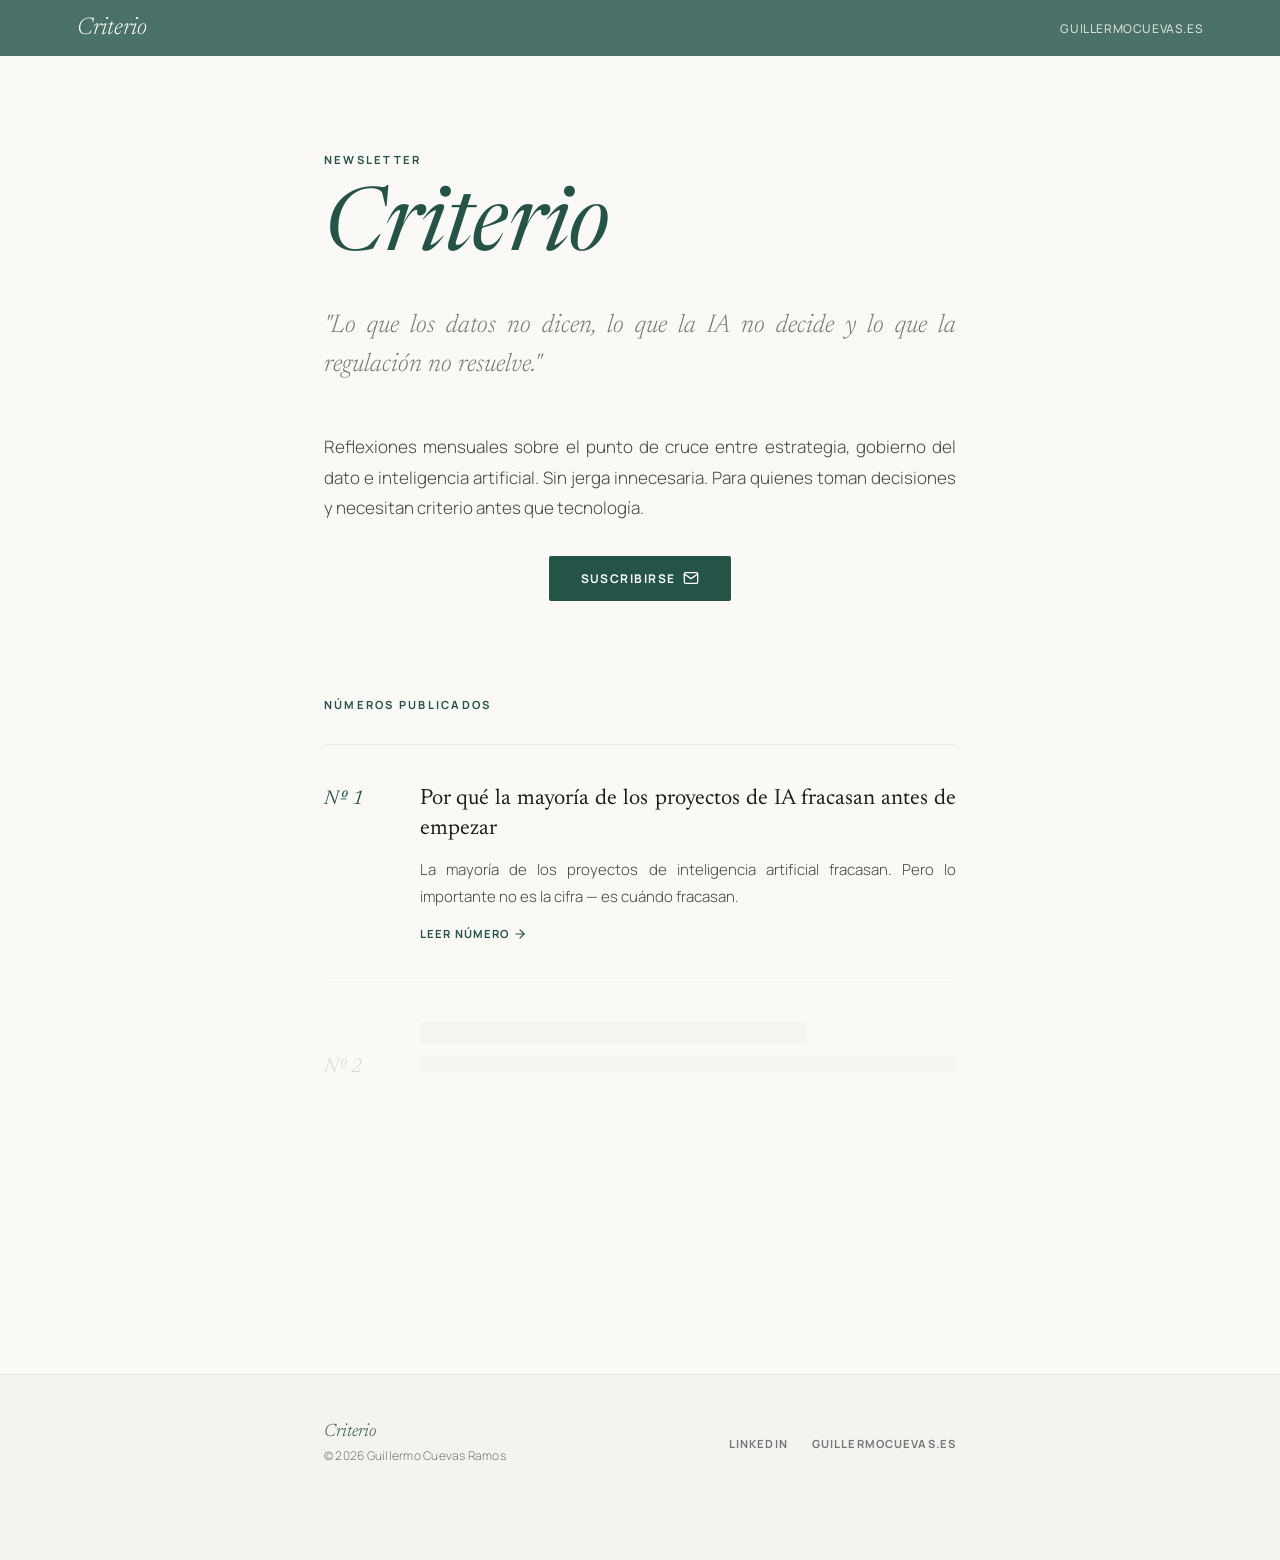
==== criterio/index.html @ 0d4fab10 "Update index.html" ====
<!DOCTYPE html>
<html class="light" lang="es">
<head>
<meta charset="utf-8">
<meta content="width=device-width, initial-scale=1.0" name="viewport">
<title>Criterio — Lo que los datos no dicen</title>
<link rel="preconnect" href="https://fonts.googleapis.com">
<link rel="preconnect" href="https://fonts.gstatic.com" crossorigin>
<link href="https://fonts.googleapis.com/css2?family=Newsreader:ital,wght@0,400;0,600;1,400&family=Manrope:wght@300;400;500;700&display=swap" rel="stylesheet" />
<style>
  *, *::before, *::after { box-sizing: border-box; margin: 0; padding: 0; }

  :root {
    --primary:       #245347;
    --primary-light: rgba(36, 83, 71, 0.08);
    --surface:       #faf9f6;
    --surface-low:   #f4f3f0;
    --surface-high:  #e9e8e5;
    --text-dark:     #1a1c1a;
    --text-mid:      #404945;
    --text-light:    #707975;
    --border:        rgba(0,0,0,0.05);
    --max-w:         680px;
  }

  html { font-size: 16px; -webkit-font-smoothing: antialiased; }

  body {
    font-family: 'Manrope', sans-serif;
    background-color: var(--surface);
    color: var(--text-mid);
    min-height: 100vh;
    font-weight: 300;
    text-align: justify;
  }

  /* HEADER */
  header {
    position: sticky;
    top: 0;
    z-index: 50;
    background: rgba(36, 83, 71, 0.82);
    backdrop-filter: blur(10px);
  }
  .header-inner {
    max-width: 100%;
    margin: 0 auto;
    padding: 1rem 6vw;
    display: flex;
    justify-content: space-between;
    align-items: center;
  }
  .wordmark {
    font-family: 'Newsreader', serif;
    font-style: italic;
    font-size: 1.5rem;
    color: #fff;
    text-decoration: none;
    transition: opacity 0.2s;
  }
  .wordmark:hover { opacity: 0.85; }
  .header-nav {
    display: flex;
    align-items: center;
    gap: 2rem;
  }
  .header-nav a {
    font-family: 'Manrope', sans-serif;
    font-size: 0.75rem;
    text-transform: uppercase;
    letter-spacing: 0.05em;
    font-weight: 500;
    color: rgba(255,255,255,0.75);
    text-decoration: none;
    transition: color 0.2s;
  }
  .header-nav a:hover { color: #fff; }

  /* MAIN */
  main {
    max-width: var(--max-w);
    margin: 0 auto;
    padding: 6rem 1.5rem 8rem;
  }

  /* MASTHEAD */
  .masthead { margin-bottom: 5rem; }
  .label {
    font-family: 'Manrope', sans-serif;
    font-size: 0.7rem;
    text-transform: uppercase;
    letter-spacing: 0.2em;
    font-weight: 700;
    color: var(--primary);
    display: block;
    margin-bottom: 1rem;
  }
  .masthead h1 {
    font-family: 'Newsreader', serif;
    font-style: italic;
    font-weight: 400;
    font-size: clamp(4rem, 10vw, 5.5rem);
    line-height: 1.05;
    color: var(--primary);
    margin-bottom: 2rem;
    letter-spacing: -0.01em;
  }
  .masthead .tagline {
    font-family: 'Newsreader', serif;
    font-style: italic;
    font-size: clamp(1.25rem, 3vw, 1.6rem);
    line-height: 1.5;
    color: var(--text-light);
    margin-bottom: 3rem;
  }
  .masthead .description {
    font-size: 1.0625rem;
    line-height: 1.8;
    font-weight: 300;
    color: var(--text-mid);
  }

  /* FORM */
  .form-wrapper {
    margin-top: 2rem;
    display: flex;
    justify-content: center;
  }
  .form-row {
    display: flex;
    flex-direction: column;
    gap: 1rem;
  }
  @media (min-width: 540px) {
    .form-row { flex-direction: row; align-items: flex-end; }
  }
  .form-group { flex: 1; }
  .form-label {
    display: block;
    font-size: 0.7rem;
    text-transform: uppercase;
    letter-spacing: 0.15em;
    color: var(--text-light);
    margin-bottom: 0.5rem;
    font-weight: 500;
  }
  .form-input {
    width: 100%;
    background: transparent;
    border: none;
    border-bottom: 1px solid rgba(0,0,0,0.12);
    padding: 0.75rem 0;
    font-family: 'Manrope', sans-serif;
    font-size: 1rem;
    color: var(--text-dark);
    outline: none;
    transition: border-color 0.2s;
  }
  .form-input::placeholder { color: rgba(0,0,0,0.25); }
  .form-input:focus { border-color: var(--primary); }
  .btn-primary {
    background: var(--primary);
    color: #fff;
    border: none;
    padding: 0.875rem 2rem;
    font-family: 'Manrope', sans-serif;
    font-size: 0.75rem;
    font-weight: 700;
    letter-spacing: 0.12em;
    text-transform: uppercase;
    cursor: pointer;
    border-radius: 2px;
    display: inline-flex;
    align-items: center;
    gap: 0.5rem;
    text-decoration: none;
    transition: transform 0.3s cubic-bezier(0.165, 0.84, 0.44, 1), box-shadow 0.3s;
    white-space: nowrap;
  }
  .btn-primary:hover {
    transform: translateY(-3px);
    box-shadow: 0 8px 24px rgba(36, 83, 71, 0.18);
  }
  .form-disclaimer {
    margin-top: 1rem;
    font-size: 0.7rem;
    color: var(--text-light);
    letter-spacing: 0.01em;
  }

  /* ARCHIVE LIST */
  .issues-section { margin-top: 6rem; }
  .issues-section .label { margin-bottom: 2rem; }

  .archive-list { display: flex; flex-direction: column; }

  .archive-item {
    display: block;
    padding: 2.5rem 0;
    text-decoration: none;
    border-top: 1px solid var(--border);
    transition: background 0.25s;
  }
  .archive-item:last-child { border-bottom: 1px solid var(--border); }

  .archive-item-inner {
    display: grid;
    grid-template-columns: 72px 1fr;
    gap: 1.5rem;
    align-items: baseline;
  }

  .issue-number {
    font-family: 'Newsreader', serif;
    font-style: italic;
    font-weight: 400;
    font-size: 1.25rem;
    color: var(--primary);
    line-height: 1;
  }
  .issue-date {
    font-family: 'Manrope', sans-serif;
    font-size: 0.65rem;
    text-transform: uppercase;
    letter-spacing: 0.15em;
    font-weight: 500;
    color: var(--text-light);
    margin-top: 0.375rem;
    opacity: 0;
    transition: opacity 0.2s;
  }
  .archive-item:hover .issue-date { opacity: 1; }

  .issue-content { display: flex; flex-direction: column; gap: 0.75rem; }
  .issue-title {
    font-family: 'Newsreader', serif;
    font-weight: 400;
    font-size: 1.375rem;
    line-height: 1.35;
    color: var(--text-dark);
    transition: color 0.2s;
  }
  .archive-item:hover .issue-title { color: var(--primary); }

  .issue-excerpt {
    font-size: 0.9375rem;
    line-height: 1.8;
    color: var(--text-mid);
  }

  .issue-cta {
    display: inline-flex;
    align-items: center;
    gap: 0.25rem;
    font-size: 0.7rem;
    font-weight: 700;
    letter-spacing: 0.1em;
    text-transform: uppercase;
    color: var(--primary);
    margin-top: 0.25rem;
  }
  .issue-cta svg { transition: transform 0.2s; }
  .archive-item:hover .issue-cta svg { transform: translateX(4px); }

  /* Placeholder próximo número */
  .archive-item-placeholder {
    padding: 2.5rem 0;
    border-top: 1px solid var(--border);
    border-bottom: 1px solid var(--border);
    opacity: 0.28;
    pointer-events: none;
    user-select: none;
  }
  .placeholder-inner {
    display: grid;
    grid-template-columns: 72px 1fr;
    gap: 1.5rem;
    align-items: baseline;
  }
  .placeholder-number {
    font-family: 'Newsreader', serif;
    font-style: italic;
    font-size: 1.25rem;
    color: var(--text-light);
  }
  .placeholder-line-lg {
    height: 1.375rem;
    width: 72%;
    background: var(--surface-high);
    border-radius: 2px;
    margin-bottom: 0.75rem;
  }
  .placeholder-line-sm {
    height: 1rem;
    width: 100%;
    background: rgba(0,0,0,0.06);
    border-radius: 2px;
  }

  /* FOOTER */
  footer {
    border-top: 1px solid var(--border);
    margin-top: 8rem;
    background: var(--surface-low);
  }
  .footer-inner {
    max-width: var(--max-w);
    margin: 0 auto;
    padding: 3rem 1.5rem 6rem;
    display: flex;
    flex-direction: column;
    gap: 1.5rem;
    align-items: center;
    text-align: center;
  }
  @media (min-width: 540px) {
    .footer-inner {
      flex-direction: row;
      justify-content: space-between;
      text-align: left;
    }
  }
  .footer-brand { display: flex; flex-direction: column; gap: 0.375rem; }
  .footer-wordmark {
    font-family: 'Newsreader', serif;
    font-style: italic;
    font-size: 1.125rem;
    color: var(--primary);
  }
  .footer-copy {
    font-size: 0.75rem;
    letter-spacing: 0.02em;
    color: var(--text-light);
  }
  .footer-links { display: flex; gap: 1.5rem; }
  .footer-links a {
    font-size: 0.7rem;
    font-weight: 700;
    letter-spacing: 0.1em;
    text-transform: uppercase;
    color: var(--text-light);
    text-decoration: none;
    transition: color 0.3s;
  }
  .footer-links a:hover { color: var(--primary); text-decoration: underline; text-underline-offset: 4px; }
</style>
</head>
<body>

<header>
  <div class="header-inner">
    <a class="wordmark" href="/criterio/">Criterio</a>
    <nav class="header-nav">
      <a href="https://guillermocuevas.es">guillermocuevas.es</a>
    </nav>
  </div>
</header>

<main>
  <section class="masthead">
    <span class="label">Newsletter</span>
    <h1>Criterio</h1>
    <p class="tagline">"Lo que los datos no dicen, lo que la IA no decide y lo que la regulación no resuelve."</p>
    <p class="description">Reflexiones mensuales sobre el punto de cruce entre estrategia, gobierno del dato e inteligencia artificial. Sin jerga innecesaria. Para quienes toman decisiones y necesitan criterio antes que tecnología.</p>

    <div class="form-wrapper">
      <a class="btn-primary" href="https://www.criterio.guillermocuevas.es" target="_blank" rel="noopener noreferrer">
        <span>Suscribirse</span>
        <svg width="16" height="16" viewBox="0 0 24 24" fill="none" stroke="currentColor" stroke-width="2" stroke-linecap="round" stroke-linejoin="round"><path d="M4 4h16c1.1 0 2 .9 2 2v12c0 1.1-.9 2-2 2H4c-1.1 0-2-.9-2-2V6c0-1.1.9-2 2-2z"/><polyline points="22,6 12,13 2,6"/></svg>
      </a>
    </div>
  </section>

  <section class="issues-section">
    <span class="label">Números publicados</span>

    <div class="archive-list">

      <!-- Nº 1 -->
      <a class="archive-item" href="#" id="issue-1">
        <div class="archive-item-inner">
          <div>
            <div class="issue-number">Nº 1</div>
            <div class="issue-date">MAY 2026</div>
          </div>
          <div class="issue-content">
            <h2 class="issue-title">Por qué la mayoría de los proyectos de IA fracasan antes de empezar</h2>
            <p class="issue-excerpt">La mayoría de los proyectos de inteligencia artificial fracasan. Pero lo importante no es la cifra — es cuándo fracasan.</p>
            <span class="issue-cta">
              Leer número
              <svg width="14" height="14" viewBox="0 0 24 24" fill="none" stroke="currentColor" stroke-width="2" stroke-linecap="round" stroke-linejoin="round"><line x1="5" y1="12" x2="19" y2="12"/><polyline points="12 5 19 12 12 19"/></svg>
            </span>
          </div>
        </div>
      </a>

      <!-- Nº 2 — próximamente -->
      <div class="archive-item-placeholder">
        <div class="placeholder-inner">
          <span class="placeholder-number">Nº 2</span>
          <div>
            <div class="placeholder-line-lg"></div>
            <div class="placeholder-line-sm"></div>
          </div>
        </div>
      </div>

    </div>
  </section>
</main>

<footer>
  <div class="footer-inner">
    <div class="footer-brand">
      <span class="footer-wordmark">Criterio</span>
      <p class="footer-copy">© 2026 Guillermo Cuevas Ramos</p>
    </div>
    <nav class="footer-links">
      <a href="https://www.linkedin.com/in/guillermo-cuevas-ramos/" target="_blank">LinkedIn</a>
      <a href="https://guillermocuevas.es">guillermocuevas.es</a>
    </nav>
  </div>
</footer>

</body>
</html>
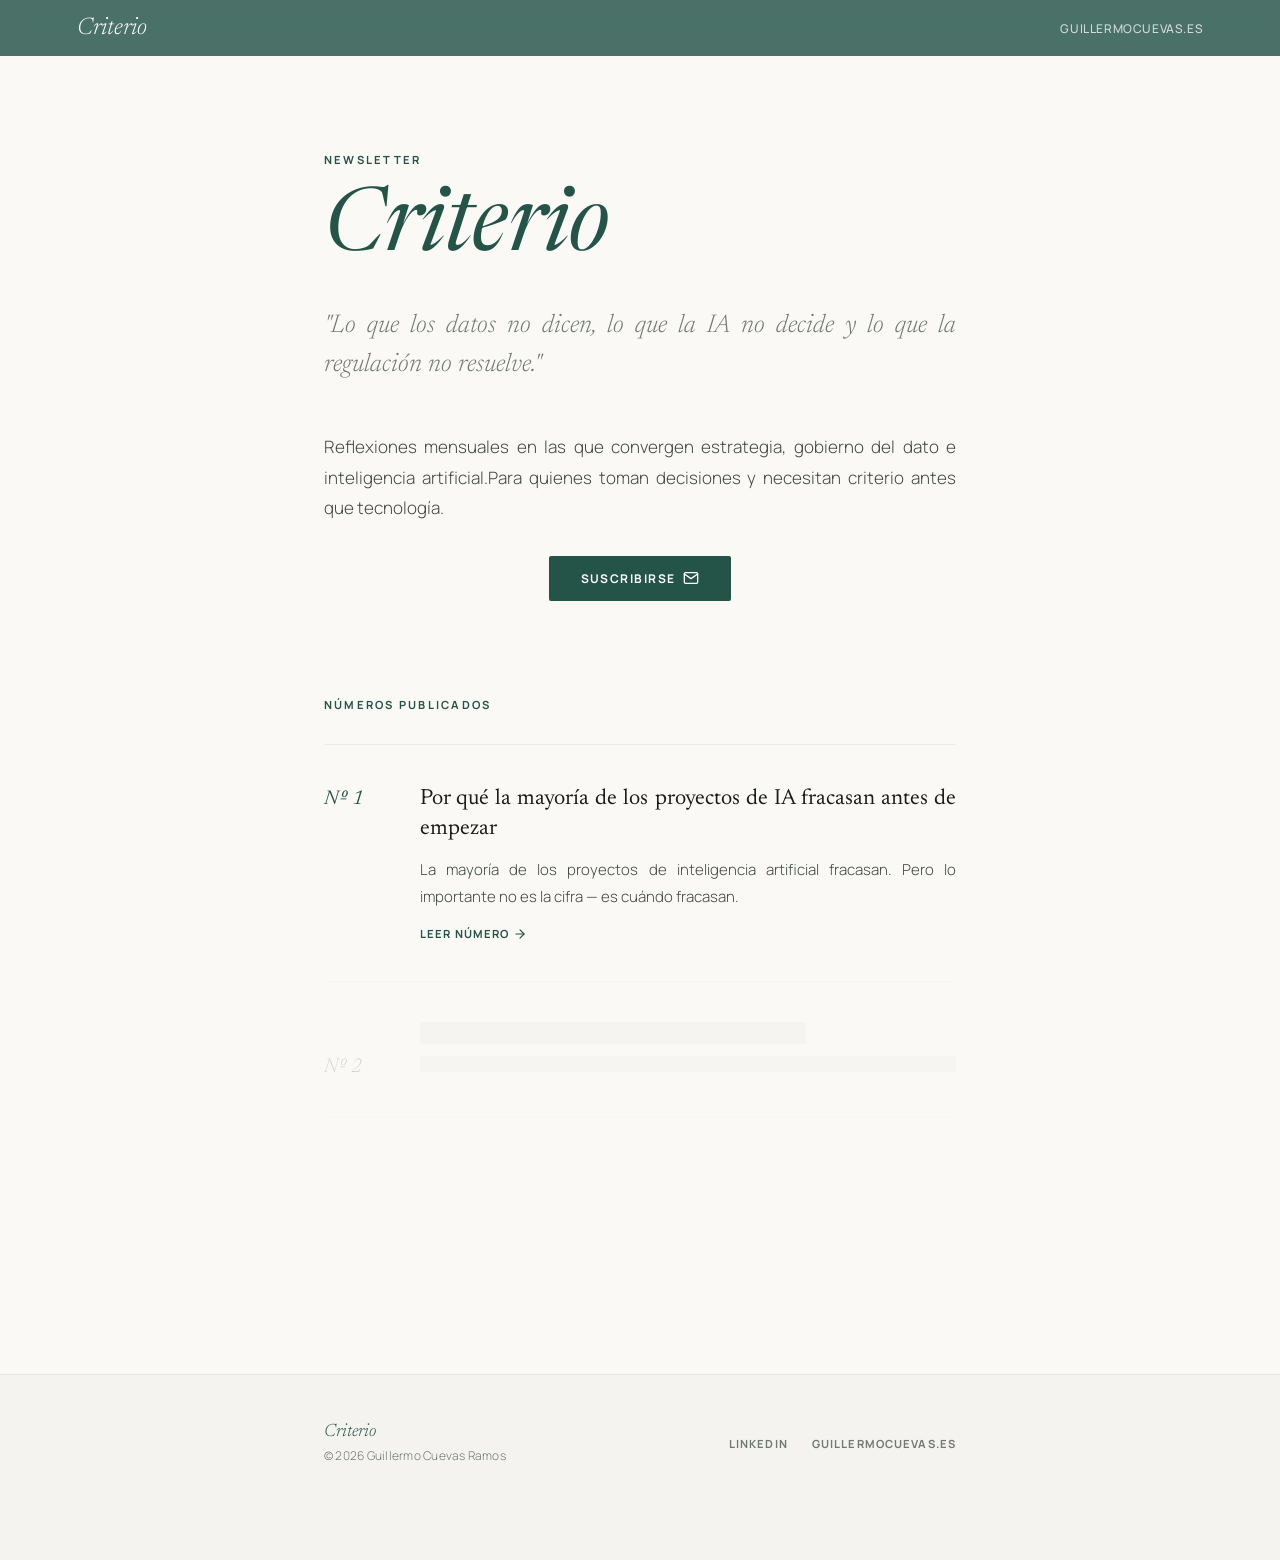
==== commit 62ce4c70: "Update index.html" ====
--- a/criterio/index.html
+++ b/criterio/index.html
@@ -361,7 +361,7 @@
     <span class="label">Newsletter</span>
     <h1>Criterio</h1>
     <p class="tagline">"Lo que los datos no dicen, lo que la IA no decide y lo que la regulación no resuelve."</p>
-    <p class="description">Reflexiones mensuales sobre el punto de cruce entre estrategia, gobierno del dato e inteligencia artificial. Sin jerga innecesaria. Para quienes toman decisiones y necesitan criterio antes que tecnología.</p>
+    <p class="description">Reflexiones mensuales en las que convergen estrategia, gobierno del dato e inteligencia artificial.Para quienes toman decisiones y necesitan criterio antes que tecnología.</p>
 
     <div class="form-wrapper">
       <a class="btn-primary" href="https://www.criterio.guillermocuevas.es" target="_blank" rel="noopener noreferrer">
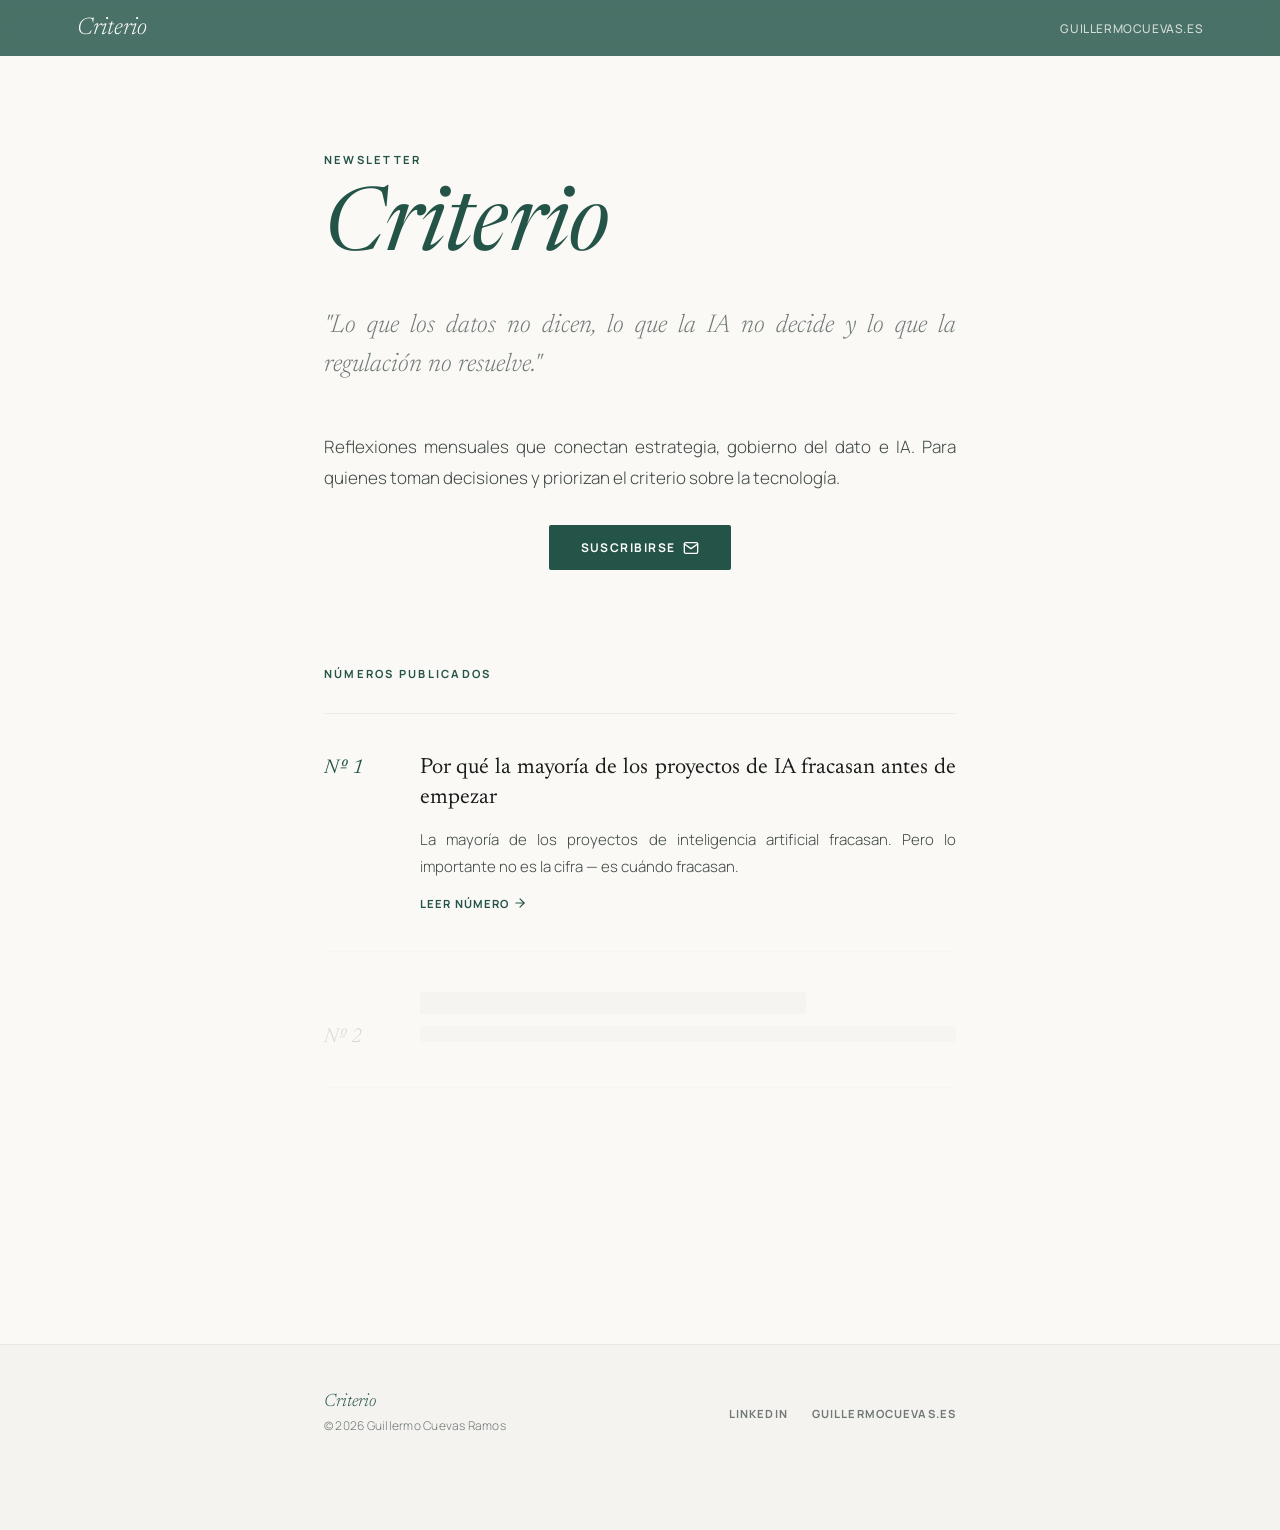
==== commit 31bded32: "cambiar el texto de criterio" ====
--- a/criterio/index.html
+++ b/criterio/index.html
@@ -361,7 +361,7 @@
     <span class="label">Newsletter</span>
     <h1>Criterio</h1>
     <p class="tagline">"Lo que los datos no dicen, lo que la IA no decide y lo que la regulación no resuelve."</p>
-    <p class="description">Reflexiones mensuales en las que convergen estrategia, gobierno del dato e inteligencia artificial.Para quienes toman decisiones y necesitan criterio antes que tecnología.</p>
+    <p class="description">Reflexiones mensuales que conectan estrategia, gobierno del dato e IA. Para quienes toman decisiones y priorizan el criterio sobre la tecnología.</p>
 
     <div class="form-wrapper">
       <a class="btn-primary" href="https://www.criterio.guillermocuevas.es" target="_blank" rel="noopener noreferrer">
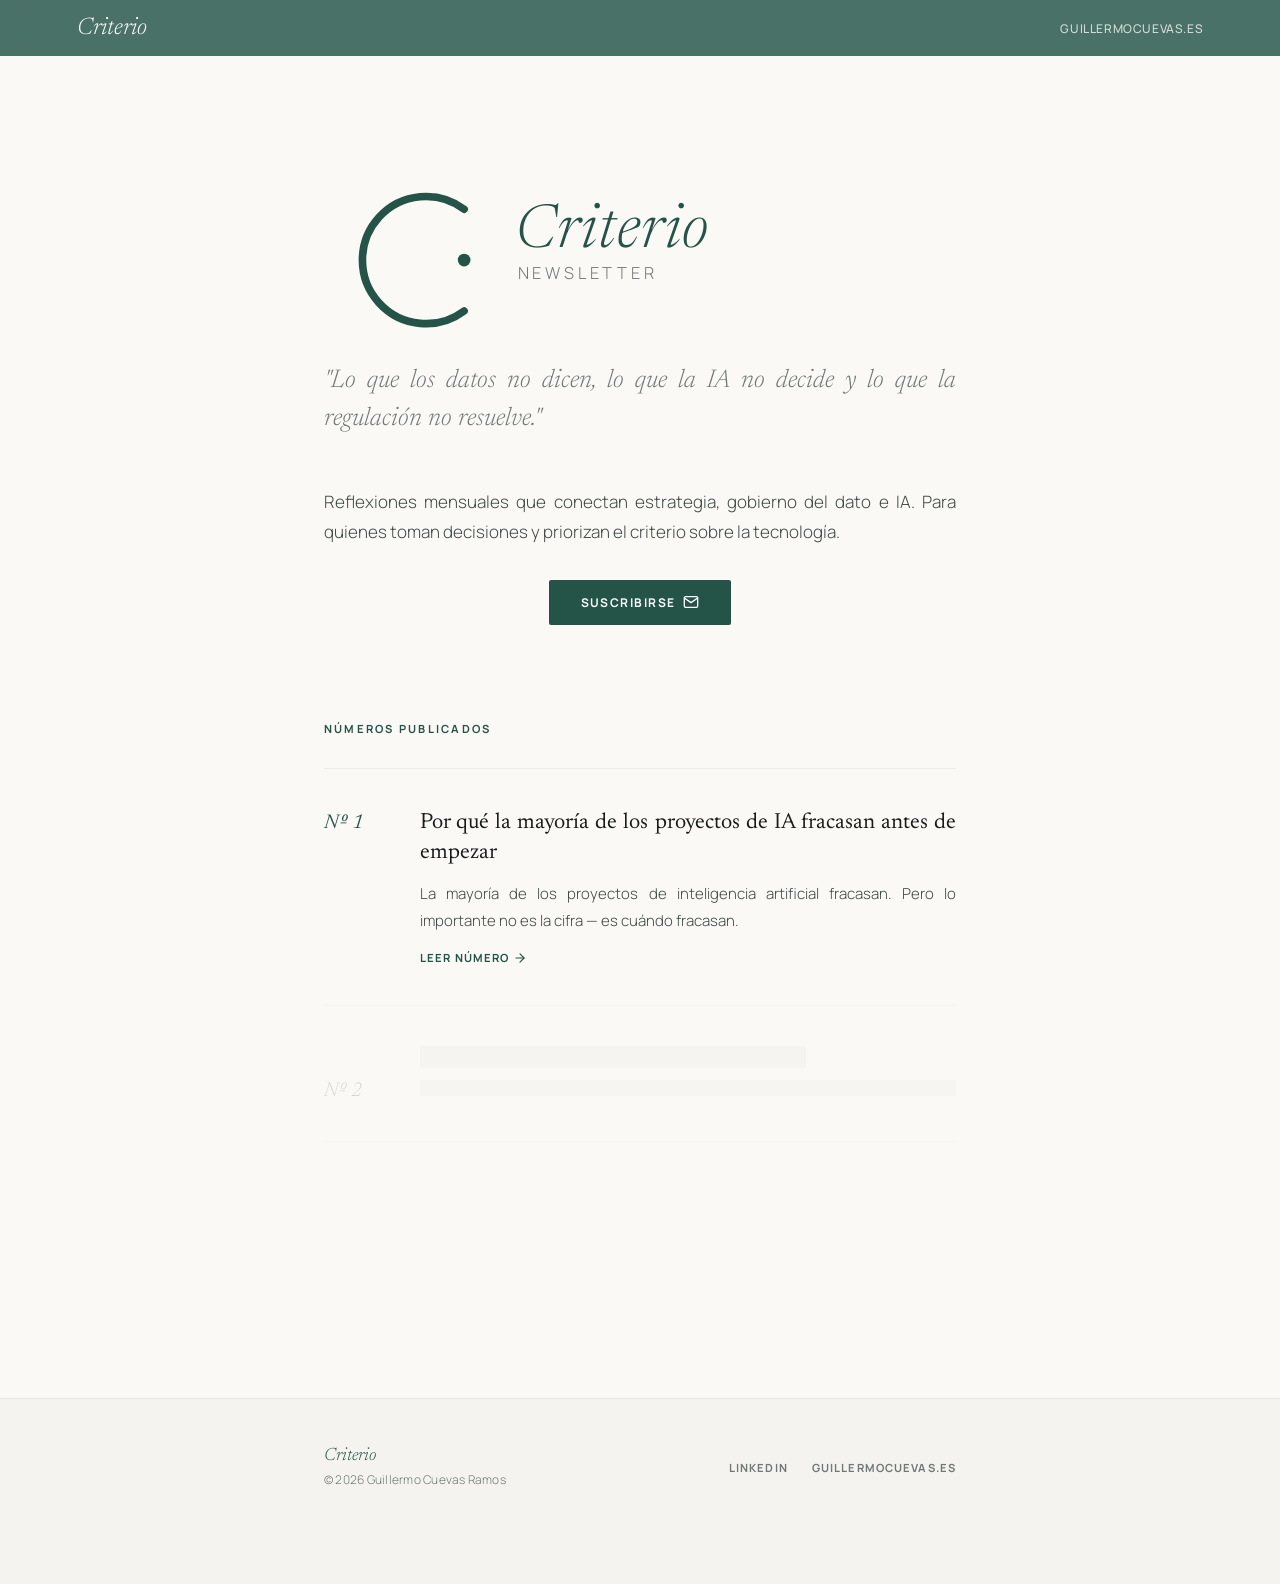
==== commit 3fd57614: "Actualizacion logo criterio" ====
--- a/criterio/index.html
+++ b/criterio/index.html
@@ -358,8 +358,14 @@
 
 <main>
   <section class="masthead">
-    <span class="label">Newsletter</span>
-    <h1>Criterio</h1>
+    <svg width="560" height="178" viewBox="0 0 420 140" fill="none" xmlns="http://www.w3.org/2000/svg" style="display:block; margin-bottom:2rem; max-width:100%;" aria-label="Criterio Newsletter">
+      <g transform="translate(40,35)">
+        <path d="M60 10 A50 50 0 1 0 60 90" stroke="#245347" stroke-width="6" fill="none" stroke-linecap="round"/>
+        <circle cx="60" cy="50" r="5" fill="#245347"/>
+      </g>
+      <text x="140" y="75" font-family="'Newsreader', Georgia, serif" font-style="italic" font-size="48" fill="#245347" letter-spacing="1">Criterio</text>
+      <text x="142" y="100" font-family="'Manrope', system-ui, sans-serif" font-size="13" fill="#707975" letter-spacing="3">NEWSLETTER</text>
+    </svg>
     <p class="tagline">"Lo que los datos no dicen, lo que la IA no decide y lo que la regulación no resuelve."</p>
     <p class="description">Reflexiones mensuales que conectan estrategia, gobierno del dato e IA. Para quienes toman decisiones y priorizan el criterio sobre la tecnología.</p>
 
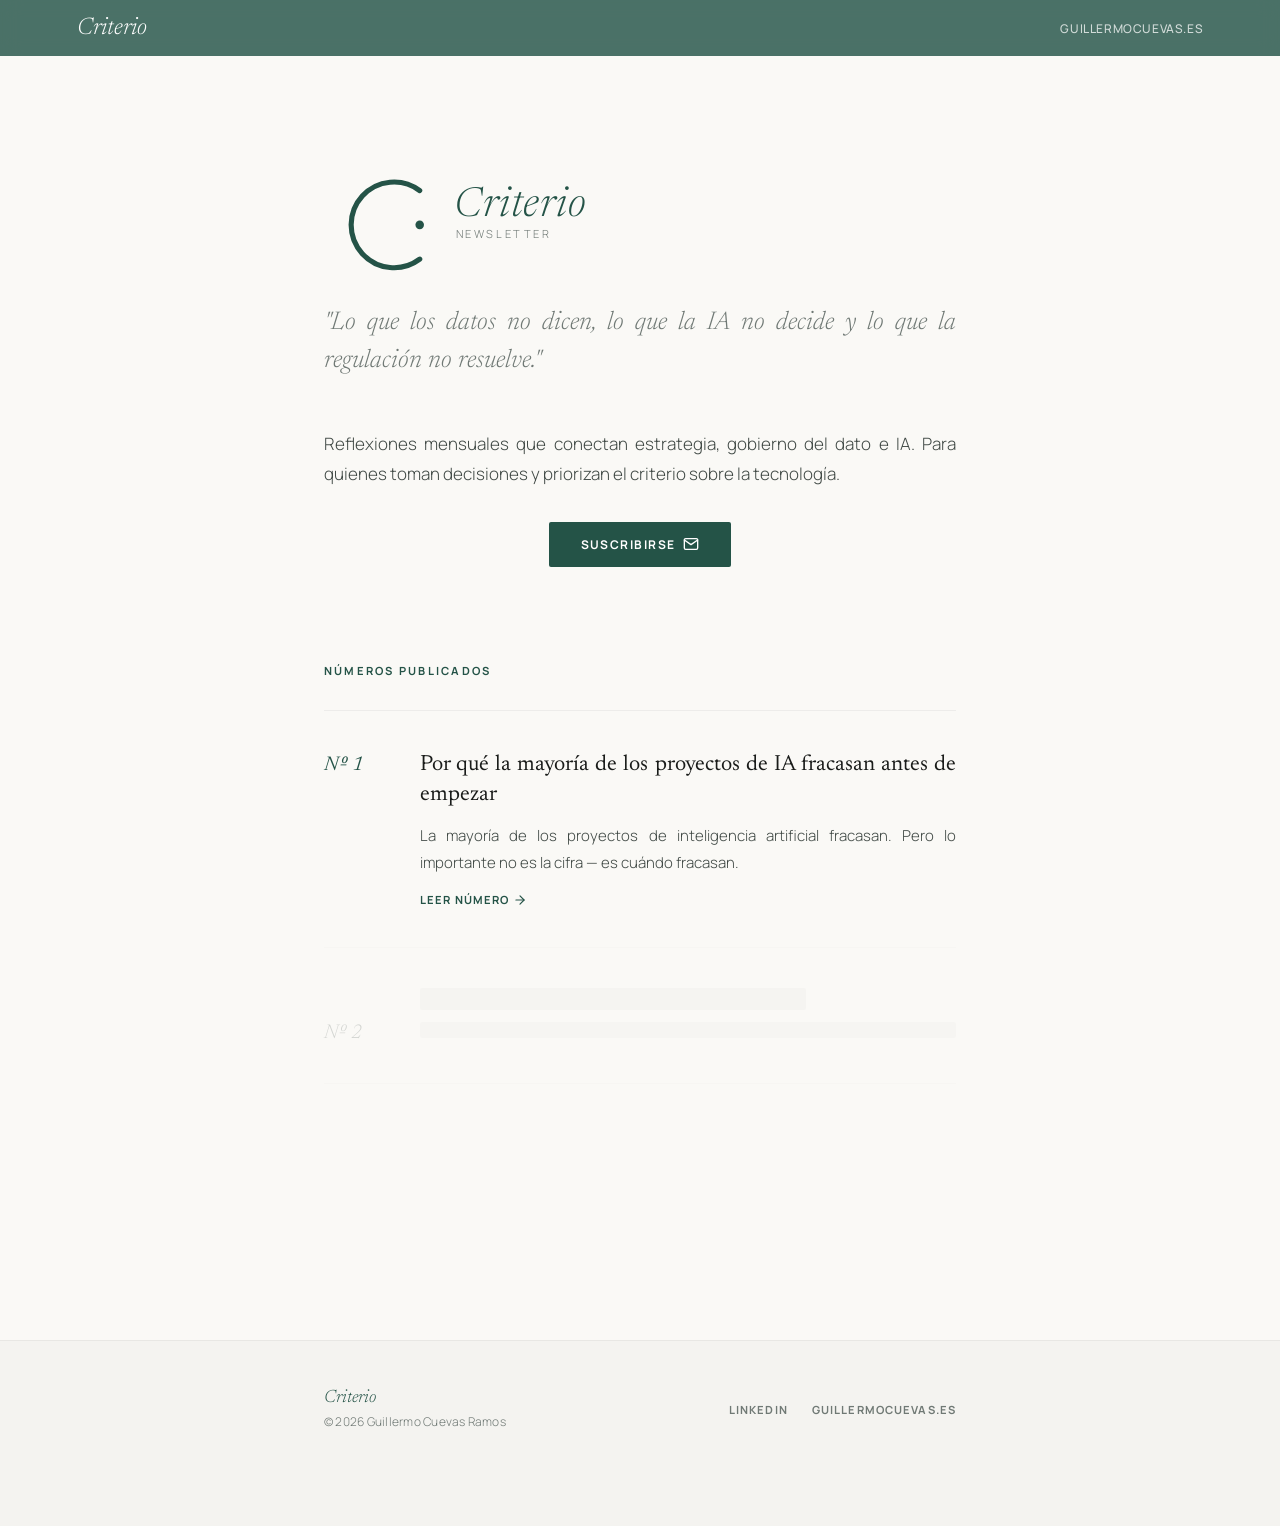
==== commit b420443a: "prueba suscribirse beehiiv" ====
--- a/criterio/index.html
+++ b/criterio/index.html
@@ -358,7 +358,7 @@
 
 <main>
   <section class="masthead">
-    <svg width="560" height="178" viewBox="0 0 420 140" fill="none" xmlns="http://www.w3.org/2000/svg" style="display:block; margin-bottom:2rem; max-width:100%;" aria-label="Criterio Newsletter">
+    <svg width="380" height="120" viewBox="0 0 420 140" fill="none" xmlns="http://www.w3.org/2000/svg" style="display:block; margin-bottom:2rem; max-width:100%;" aria-label="Criterio Newsletter">
       <g transform="translate(40,35)">
         <path d="M60 10 A50 50 0 1 0 60 90" stroke="#245347" stroke-width="6" fill="none" stroke-linecap="round"/>
         <circle cx="60" cy="50" r="5" fill="#245347"/>
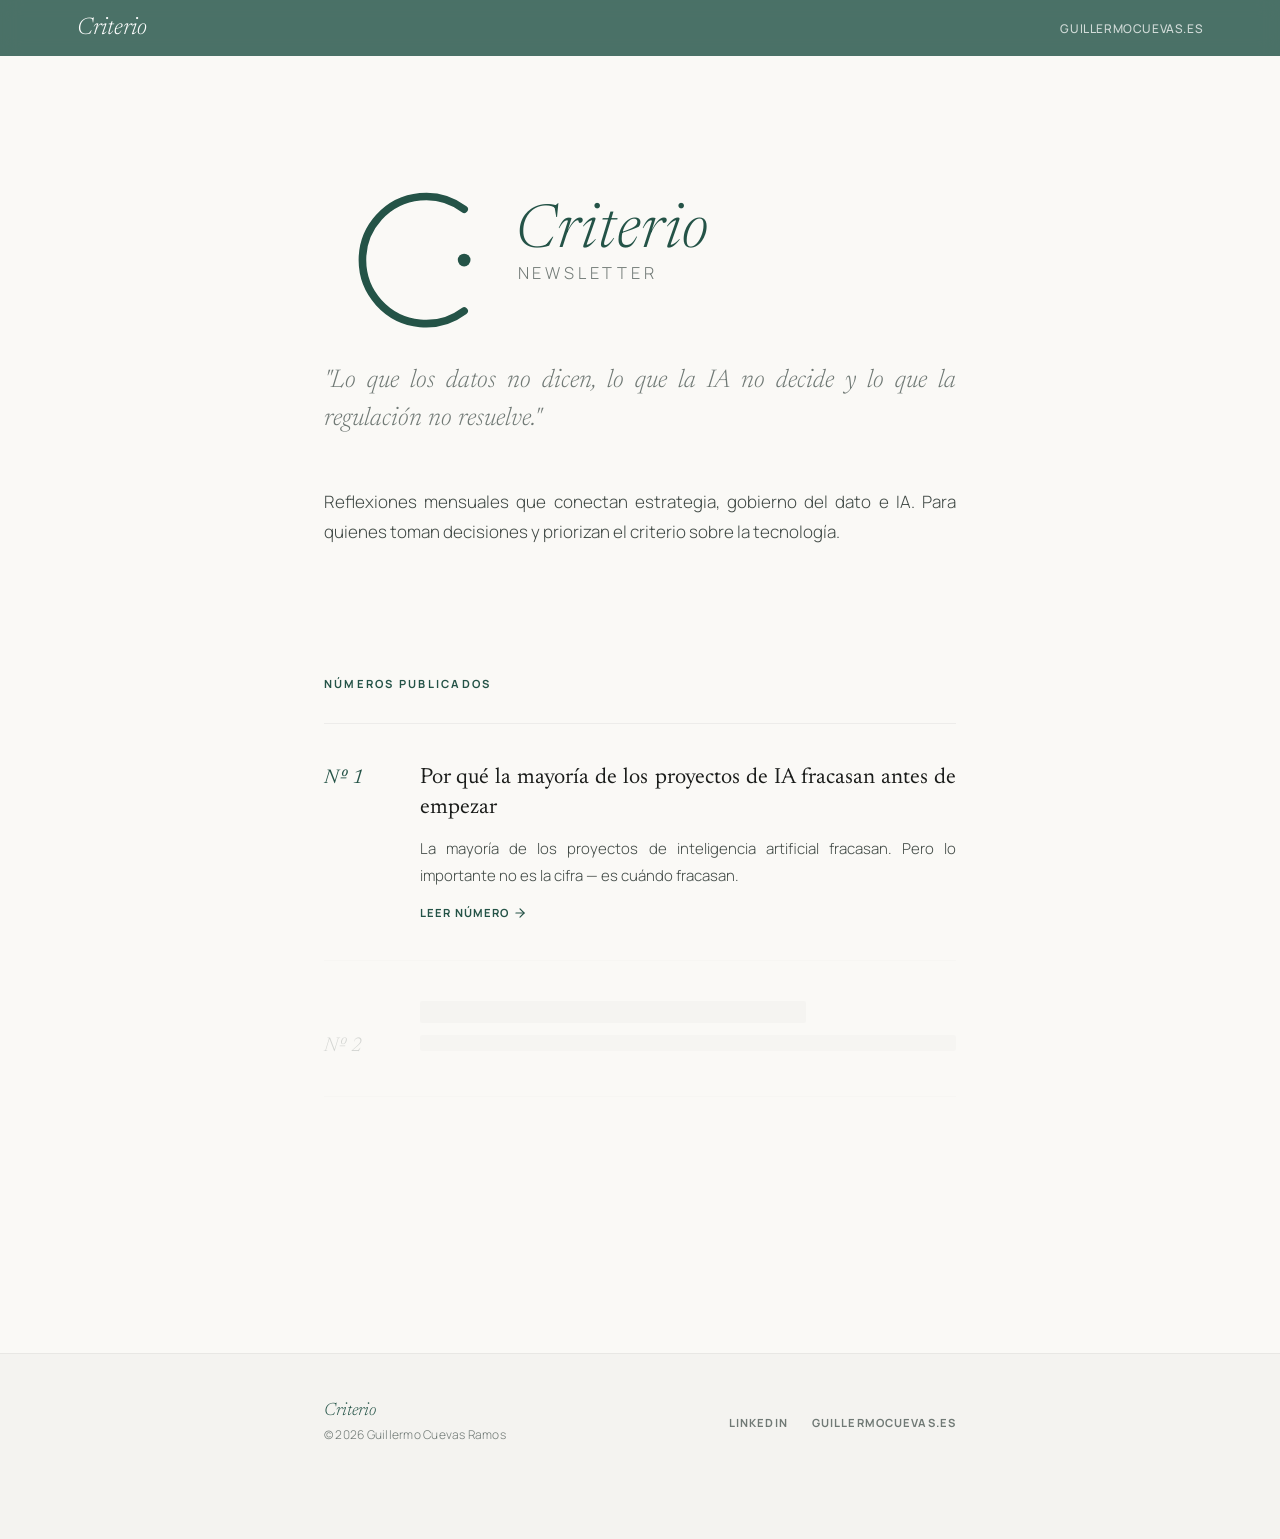
==== commit ef10b6c1: "cambios beehiiv" ====
--- a/criterio/index.html
+++ b/criterio/index.html
@@ -358,7 +358,7 @@
 
 <main>
   <section class="masthead">
-    <svg width="380" height="120" viewBox="0 0 420 140" fill="none" xmlns="http://www.w3.org/2000/svg" style="display:block; margin-bottom:2rem; max-width:100%;" aria-label="Criterio Newsletter">
+    <svg width="560" height="178" viewBox="0 0 420 140" fill="none" xmlns="http://www.w3.org/2000/svg" style="display:block; margin-bottom:2rem; max-width:100%;" aria-label="Criterio Newsletter">
       <g transform="translate(40,35)">
         <path d="M60 10 A50 50 0 1 0 60 90" stroke="#245347" stroke-width="6" fill="none" stroke-linecap="round"/>
         <circle cx="60" cy="50" r="5" fill="#245347"/>
@@ -370,10 +370,7 @@
     <p class="description">Reflexiones mensuales que conectan estrategia, gobierno del dato e IA. Para quienes toman decisiones y priorizan el criterio sobre la tecnología.</p>
 
     <div class="form-wrapper">
-      <a class="btn-primary" href="https://www.criterio.guillermocuevas.es" target="_blank" rel="noopener noreferrer">
-        <span>Suscribirse</span>
-        <svg width="16" height="16" viewBox="0 0 24 24" fill="none" stroke="currentColor" stroke-width="2" stroke-linecap="round" stroke-linejoin="round"><path d="M4 4h16c1.1 0 2 .9 2 2v12c0 1.1-.9 2-2 2H4c-1.1 0-2-.9-2-2V6c0-1.1.9-2 2-2z"/><polyline points="22,6 12,13 2,6"/></svg>
-      </a>
+      <script async src="https://subscribe-forms.beehiiv.com/v3/loader.js" data-beehiiv-form="7a02c27b-e5fb-4e5f-82d8-a437ed9539dc"></script>
     </div>
   </section>
 
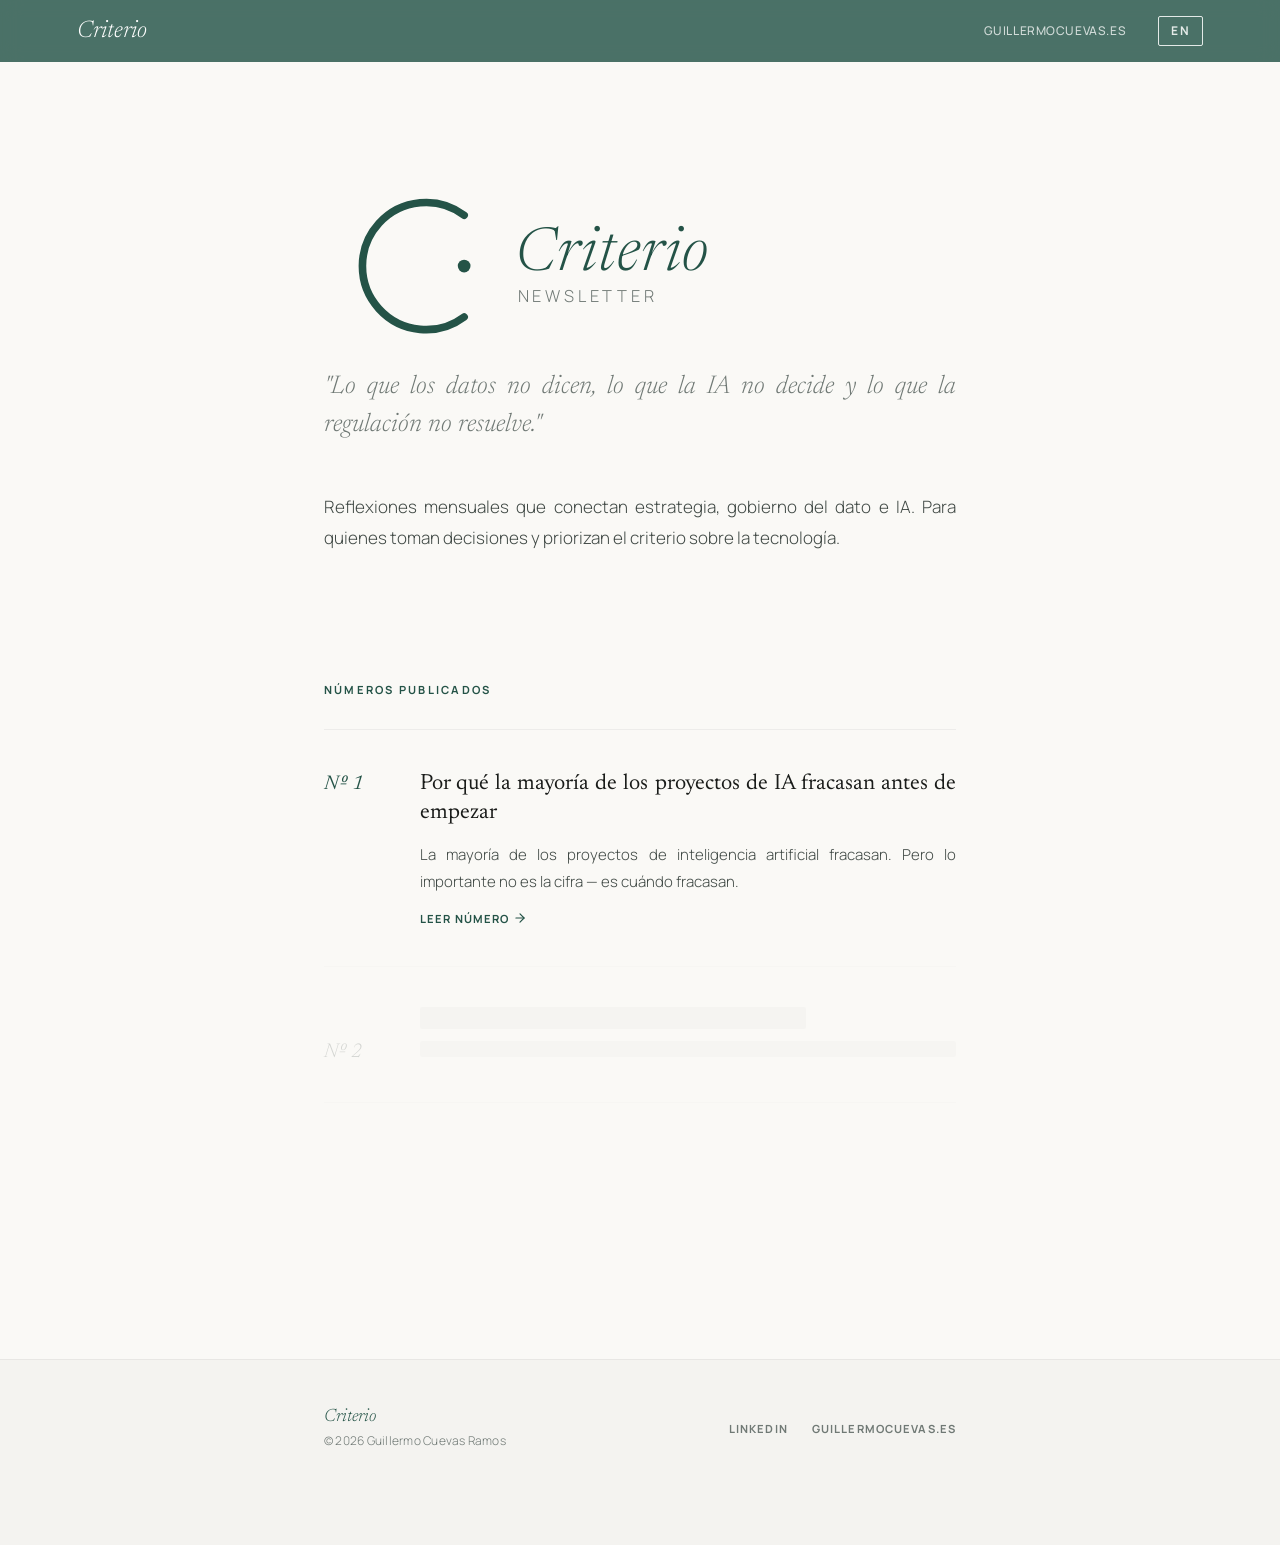
==== commit ba22111f: "Aplicado cambio en español e inglés" ====
--- a/criterio/index.html
+++ b/criterio/index.html
@@ -76,6 +76,24 @@
   }
   .header-nav a:hover { color: #fff; }
 
+  /* LANG TOGGLE */
+  .lang-toggle {
+    background: none;
+    border: 1.5px solid #fff;
+    color: #fff;
+    font-family: 'Manrope', sans-serif;
+    font-size: 0.75rem;
+    font-weight: 700;
+    letter-spacing: 0.12em;
+    padding: 0.3rem 0.75rem;
+    cursor: pointer;
+    border-radius: 2px;
+    line-height: 1.5;
+    opacity: 0.85;
+    transition: opacity 0.2s;
+  }
+  .lang-toggle:hover { opacity: 1; }
+
   /* MAIN */
   main {
     max-width: var(--max-w);
@@ -352,6 +370,7 @@
     <a class="wordmark" href="/criterio/">Criterio</a>
     <nav class="header-nav">
       <a href="https://guillermocuevas.es">guillermocuevas.es</a>
+      <button class="lang-toggle" id="lang-toggle" aria-label="Change language"><span id="lang-indicator">EN</span></button>
     </nav>
   </div>
 </header>
@@ -363,11 +382,11 @@
         <path d="M60 10 A50 50 0 1 0 60 90" stroke="#245347" stroke-width="6" fill="none" stroke-linecap="round"/>
         <circle cx="60" cy="50" r="5" fill="#245347"/>
       </g>
-      <text x="140" y="75" font-family="'Newsreader', Georgia, serif" font-style="italic" font-size="48" fill="#245347" letter-spacing="1">Criterio</text>
-      <text x="142" y="100" font-family="'Manrope', system-ui, sans-serif" font-size="13" fill="#707975" letter-spacing="3">NEWSLETTER</text>
+      <text x="140" y="88" font-family="'Newsreader', Georgia, serif" font-style="italic" font-size="48" fill="#245347" letter-spacing="1">Criterio</text>
+      <text x="142" y="113" font-family="'Manrope', system-ui, sans-serif" font-size="13" fill="#707975" letter-spacing="3">NEWSLETTER</text>
     </svg>
-    <p class="tagline">"Lo que los datos no dicen, lo que la IA no decide y lo que la regulación no resuelve."</p>
-    <p class="description">Reflexiones mensuales que conectan estrategia, gobierno del dato e IA. Para quienes toman decisiones y priorizan el criterio sobre la tecnología.</p>
+    <p class="tagline" data-i18n="tagline">"Lo que los datos no dicen, lo que la IA no decide y lo que la regulación no resuelve."</p>
+    <p class="description" data-i18n="description">Reflexiones mensuales que conectan estrategia, gobierno del dato e IA. Para quienes toman decisiones y priorizan el criterio sobre la tecnología.</p>
 
     <div class="form-wrapper">
       <script async src="https://subscribe-forms.beehiiv.com/v3/loader.js" data-beehiiv-form="7a02c27b-e5fb-4e5f-82d8-a437ed9539dc"></script>
@@ -375,7 +394,7 @@
   </section>
 
   <section class="issues-section">
-    <span class="label">Números publicados</span>
+    <span class="label" data-i18n="issues.label">Números publicados</span>
 
     <div class="archive-list">
 
@@ -383,14 +402,14 @@
       <a class="archive-item" href="#" id="issue-1">
         <div class="archive-item-inner">
           <div>
-            <div class="issue-number">Nº 1</div>
+            <div class="issue-number" data-i18n="issue1.num">Nº 1</div>
             <div class="issue-date">MAY 2026</div>
           </div>
           <div class="issue-content">
-            <h2 class="issue-title">Por qué la mayoría de los proyectos de IA fracasan antes de empezar</h2>
-            <p class="issue-excerpt">La mayoría de los proyectos de inteligencia artificial fracasan. Pero lo importante no es la cifra — es cuándo fracasan.</p>
+            <h2 class="issue-title" data-i18n="issue1.title">Por qué la mayoría de los proyectos de IA fracasan antes de empezar</h2>
+            <p class="issue-excerpt" data-i18n="issue1.excerpt">La mayoría de los proyectos de inteligencia artificial fracasan. Pero lo importante no es la cifra — es cuándo fracasan.</p>
             <span class="issue-cta">
-              Leer número
+              <span data-i18n="issue1.cta">Leer número</span>
               <svg width="14" height="14" viewBox="0 0 24 24" fill="none" stroke="currentColor" stroke-width="2" stroke-linecap="round" stroke-linejoin="round"><line x1="5" y1="12" x2="19" y2="12"/><polyline points="12 5 19 12 12 19"/></svg>
             </span>
           </div>
@@ -400,7 +419,7 @@
       <!-- Nº 2 — próximamente -->
       <div class="archive-item-placeholder">
         <div class="placeholder-inner">
-          <span class="placeholder-number">Nº 2</span>
+          <span class="placeholder-number" data-i18n="issue2.num">Nº 2</span>
           <div>
             <div class="placeholder-line-lg"></div>
             <div class="placeholder-line-sm"></div>
@@ -425,5 +444,60 @@
   </div>
 </footer>
 
+<script>
+  // ── Translations ────────────────────────────────────────────────────
+  const translations = {
+    es: {
+      'tagline':       '"Lo que los datos no dicen, lo que la IA no decide y lo que la regulación no resuelve."',
+      'description':   'Reflexiones mensuales que conectan estrategia, gobierno del dato e IA. Para quienes toman decisiones y priorizan el criterio sobre la tecnología.',
+      'issues.label':  'Números publicados',
+      'issue1.num':    'Nº 1',
+      'issue1.title':  'Por qué la mayoría de los proyectos de IA fracasan antes de empezar',
+      'issue1.excerpt':'La mayoría de los proyectos de inteligencia artificial fracasan. Pero lo importante no es la cifra — es cuándo fracasan.',
+      'issue1.cta':    'Leer número',
+      'issue2.num':    'Nº 2',
+      'meta.title':    'Criterio — Lo que los datos no dicen',
+    },
+    en: {
+      'tagline':       '"What the data doesn\'t say, what AI doesn\'t decide, and what regulation doesn\'t resolve."',
+      'description':   'Monthly reflections connecting strategy, data governance and AI. For those who make decisions and prioritise judgment over technology.',
+      'issues.label':  'Published issues',
+      'issue1.num':    'No. 1',
+      'issue1.title':  'Why most AI projects fail before they even start',
+      'issue1.excerpt':"Most artificial intelligence projects fail. But what matters is not the number — it's when they fail.",
+      'issue1.cta':    'Read issue',
+      'issue2.num':    'No. 2',
+      'meta.title':    "Criterio — What the data doesn't say",
+    }
+  };
+
+  let currentLang = localStorage.getItem('lang') || 'es';
+
+  function setLanguage(lang) {
+    document.documentElement.lang = lang;
+
+    document.querySelectorAll('[data-i18n]').forEach(el => {
+      const val = translations[lang]?.[el.getAttribute('data-i18n')];
+      if (val !== undefined) el.textContent = val;
+    });
+
+    if (translations[lang]['meta.title']) document.title = translations[lang]['meta.title'];
+
+    const indicator = document.getElementById('lang-indicator');
+    if (indicator) indicator.textContent = lang === 'es' ? 'EN' : 'ES';
+
+    localStorage.setItem('lang', lang);
+    currentLang = lang;
+  }
+
+  // ── Language toggle ─────────────────────────────────────────────────
+  document.getElementById('lang-toggle').addEventListener('click', () => {
+    setLanguage(currentLang === 'es' ? 'en' : 'es');
+  });
+
+  // Init
+  setLanguage(currentLang);
+</script>
+
 </body>
 </html>
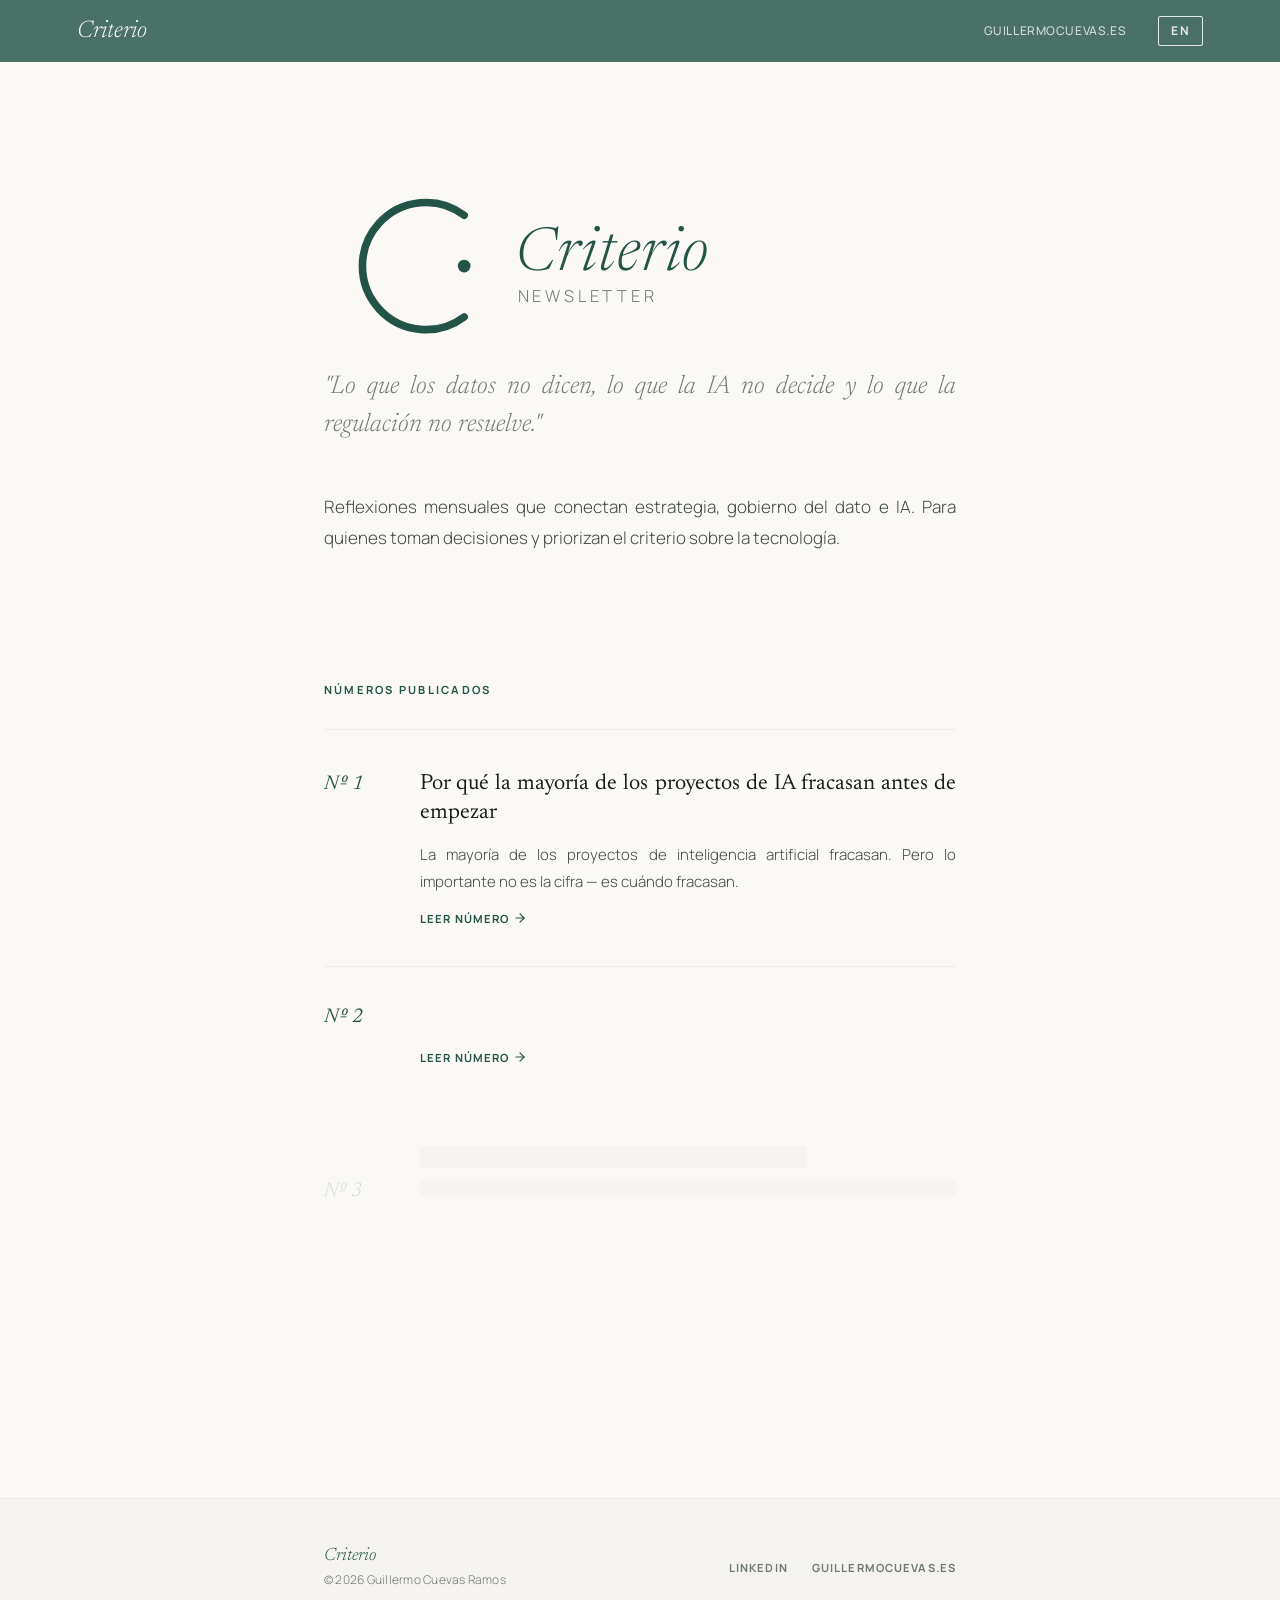
==== commit 718e367e: "Update index.html" ====
--- a/criterio/index.html
+++ b/criterio/index.html
@@ -399,7 +399,7 @@
     <div class="archive-list">
 
       <!-- Nº 1 -->
-      <a class="archive-item" href="#" id="issue-1">
+      <a class="archive-item" href="https://criterio-guillermocuevas.beehiiv.com/p/criterio-991b594cb37ef9b3?_bhlid=21c1aec6c8994f5085ac34b67f250826cd5572d8" target="_blank" rel="noopener noreferrer" id="issue-1">
         <div class="archive-item-inner">
           <div>
             <div class="issue-number" data-i18n="issue1.num">Nº 1</div>
@@ -416,10 +416,28 @@
         </div>
       </a>
 
-      <!-- Nº 2 — próximamente -->
+      <!-- Nº 2 -->
+      <a class="archive-item" href="#" id="issue-2">
+        <div class="archive-item-inner">
+          <div>
+            <div class="issue-number" data-i18n="issue2.num">Nº 2</div>
+            <div class="issue-date">JUN 2026</div>
+          </div>
+          <div class="issue-content">
+            <h2 class="issue-title" data-i18n="issue2.title"><!-- Título del Nº 2 --></h2>
+            <p class="issue-excerpt" data-i18n="issue2.excerpt"><!-- Extracto del Nº 2 --></p>
+            <span class="issue-cta">
+              <span data-i18n="issue2.cta">Leer número</span>
+              <svg width="14" height="14" viewBox="0 0 24 24" fill="none" stroke="currentColor" stroke-width="2" stroke-linecap="round" stroke-linejoin="round"><line x1="5" y1="12" x2="19" y2="12"/><polyline points="12 5 19 12 12 19"/></svg>
+            </span>
+          </div>
+        </div>
+      </a>
+
+      <!-- Nº 3 — próximamente -->
       <div class="archive-item-placeholder">
         <div class="placeholder-inner">
-          <span class="placeholder-number" data-i18n="issue2.num">Nº 2</span>
+          <span class="placeholder-number" data-i18n="issue3.num">Nº 3</span>
           <div>
             <div class="placeholder-line-lg"></div>
             <div class="placeholder-line-sm"></div>
@@ -456,6 +474,10 @@
       'issue1.excerpt':'La mayoría de los proyectos de inteligencia artificial fracasan. Pero lo importante no es la cifra — es cuándo fracasan.',
       'issue1.cta':    'Leer número',
       'issue2.num':    'Nº 2',
+      'issue2.title':  '',
+      'issue2.excerpt':'',
+      'issue2.cta':    'Leer número',
+      'issue3.num':    'Nº 3',
       'meta.title':    'Criterio — Lo que los datos no dicen',
     },
     en: {
@@ -467,6 +489,10 @@
       'issue1.excerpt':"Most artificial intelligence projects fail. But what matters is not the number — it's when they fail.",
       'issue1.cta':    'Read issue',
       'issue2.num':    'No. 2',
+      'issue2.title':  '',
+      'issue2.excerpt':'',
+      'issue2.cta':    'Read issue',
+      'issue3.num':    'No. 3',
       'meta.title':    "Criterio — What the data doesn't say",
     }
   };
